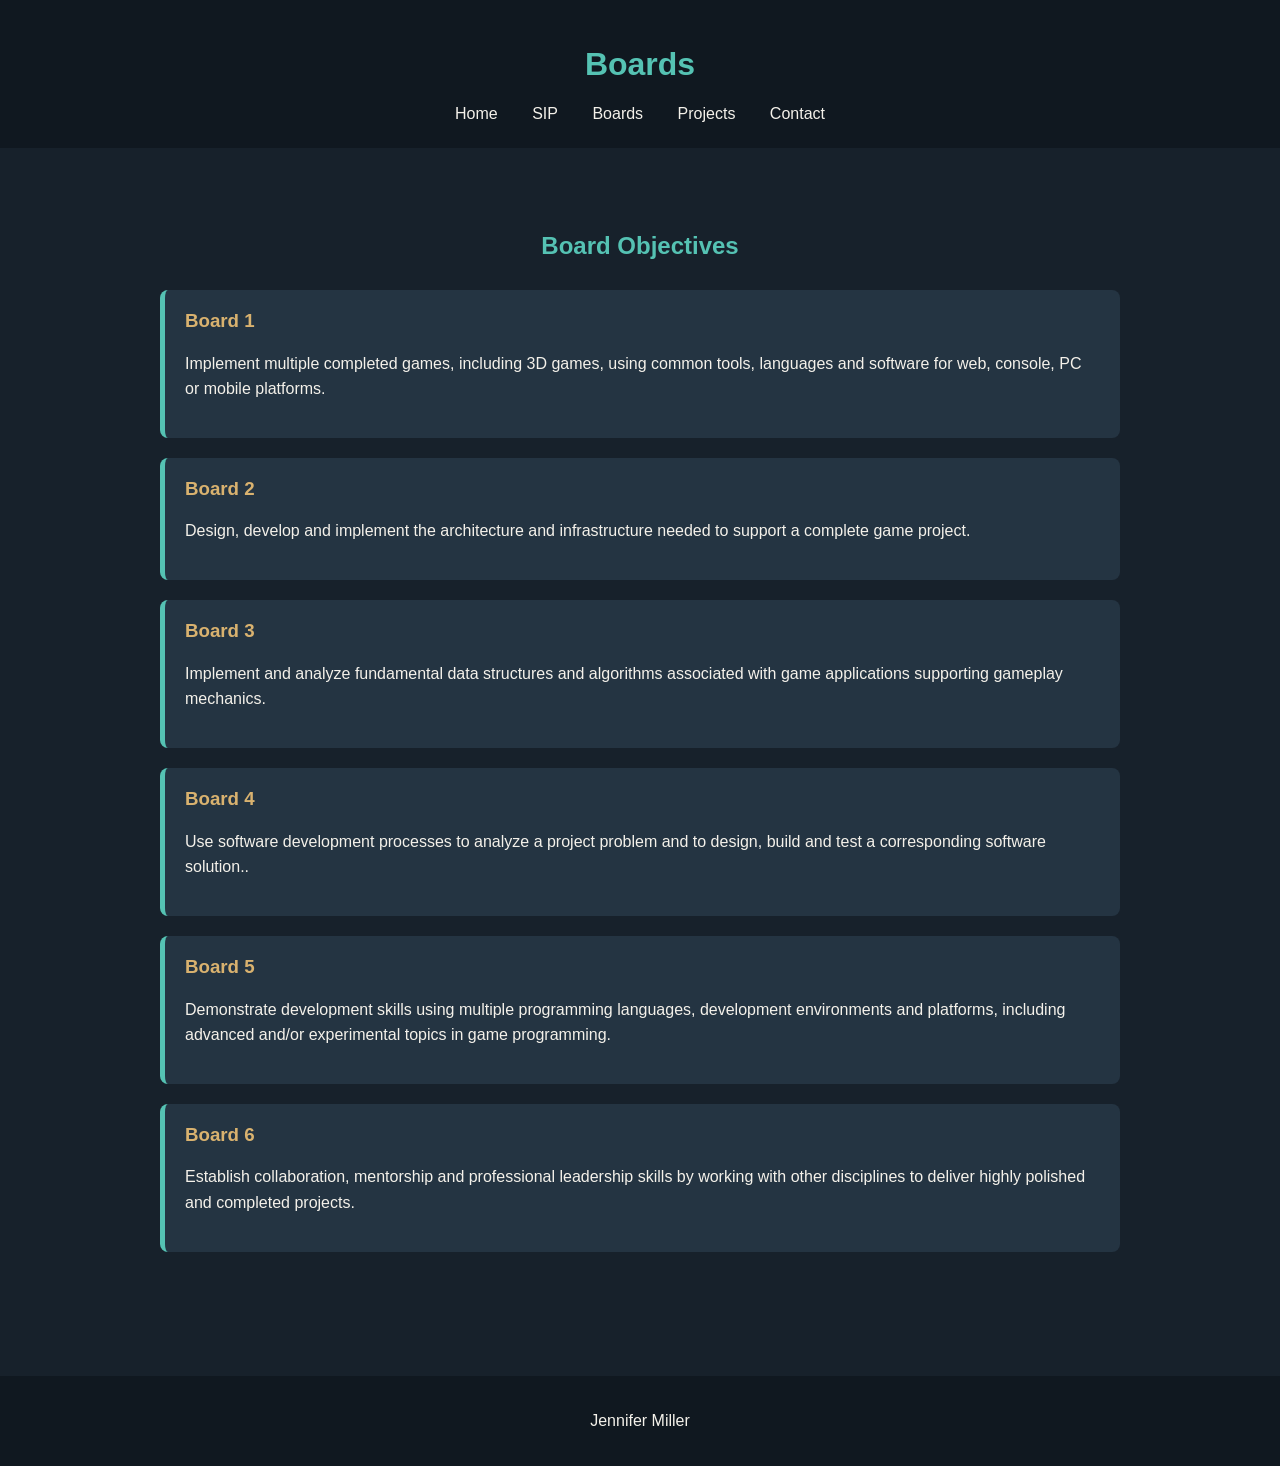
==== boards.html @ 07b8329a "Add files via upload" ====
<!DOCTYPE html>
    <html lang="en">
    <head>
        <meta charset="UTF-8">
        <meta name="viewport" content="width=device-width, initial-scale=1.0">
        <title>Boards</title>

        <!-- link js and css files -->
        <link rel="stylesheet" href="style.css">
        <script src="script.js"></script>
    </head>

    <body>
        <header>
            <h1>Boards</h1>

            <!-- Navigation links -->
            <nav>
                <a href="index.html">Home</a>
                <a href="SIP.html">SIP</a>
                <a href="boards.html">Boards</a>
                <a href="projects.html">Projects</a>
                <a href="contact.html">Contact</a>
            </nav>
        </header>

        <main>
            <div id="boardsObj">
                <h2>Board Objectives</h2>

                <div id="board1" class="board">
                    <h3>Board 1</h3>
                    <p>Implement multiple completed games, including 3D games, using common tools, languages and software for web, console, PC or mobile
                        platforms.</p>
                </div>

                <div id="board2" class="board">
                    <h3>Board 2</h3>
                    <p>Design, develop and implement the architecture and infrastructure needed to support a complete game project. </p>
                </div>

                <div id="board3" class="board">
                    <h3>Board 3</h3>
                    <p>Implement and analyze fundamental data structures and algorithms associated with game applications supporting gameplay mechanics.</p>
                </div>

                <div id="board4" class="board">
                    <h3>Board 4</h3>
                    <p>Use software development processes to analyze a project problem and to design, build and test a corresponding software solution..</p>
                </div>

                <div id="board5" class="board">
                    <h3>Board 5</h3>
                    <p>Demonstrate development skills using multiple programming languages, development environments and platforms, including advanced and/or
                        experimental topics in game programming.</p>
                </div>

                <div id="board6" class="board">
                    <h3>Board 6</h3>
                    <p>Establish collaboration, mentorship and professional leadership skills by working with other disciplines to deliver highly polished and completed
                        projects.</p>
                </div>            
            </div>      
        </main>

        <footer>
            <p>Jennifer Miller</p>
        </footer>
        
    </body>
</html>
---- style.css ----
/* ========================================================================== */ 
/* ========================     GEN CSS     ==================================*/
/* ==========================================================================*/ 

body 
{
    margin: 0;
    font-family: Arial, sans-serif;
    background-color: #17212B;
    color: #F4F1EA;
}

header 
{
    background-color: #101820;
    padding: 25px;
    text-align: center;
}

nav 
{
    margin-top: 15px;
}

nav a 
{
    color: #F4F1EA;
    text-decoration: none;
    margin: 0 15px;
}

nav a:hover 
{
    color: #55C2B3;
}

main 
{
    max-width: 1000px;
    margin: auto;
    padding: 40px 20px;
}

h1, h2 
{
    color: #55C2B3;
}

section 
{
    background-color: #243442;
    padding: 25px;
    margin-bottom: 25px;
    border-radius: 10px;
}

footer 
{
    background-color: #101820;
    text-align: center;
    padding: 20px;
    margin-top: 40px;
}


/* ========================================================================== */ 
/* ========================     INDEX CSS    ==================================*/
/* ========================================================================== */ 
#aboutMe
{
    background-color: #243442;
    border-left: 5px solid #55C2B3;
    max-width: 800px;
    margin: 40px auto;
    padding: 25px;
    border-radius: 8px;
}

#aboutMe h2
{
    color: #D9B26F;
    margin-top: 0;
}

#aboutMe p
{
    color: #F4F1EA;
    line-height: 1.6;
}





/* ========================================================================== */ 
/* ========================     BOARDS CSS    ==================================*/
/* ========================================================================== */ 
#boardsObj 
{
    max-width: 1000px;
    margin: 4px auto;
    padding: 20px;
}

#boardsObj > h2 
{
    text-align: center;
    margin-bottom: 30px;
}

.board 
{
    background-color: #243442;
    border-left: 5px solid #55C2B3;
    padding: 20px;
    margin-bottom: 20px;
    border-radius: 8px;
}

.board h3 
{
    color: #D9B26F;
    margin-top: 0;
}

.board p 
{
    line-height: 1.6;
    color: #F4F1EA;
}



/* ========================================================================== */ 
/*=============================      SIP CSS      ==========================  */
/* ========================================================================== */ 
.sipSection
{
    background-color: #243442;
    border-left: 5px solid #55C2B3;
    padding: 20px;
    margin: 20px auto;
    max-width: 1000px;
    border-radius: 8px;
}

.sipSection h2 
{
    color: #D9B26F;
    margin-top: 0;
}


/* ========================================================================== */ 
/* =======================      PROJECT CSS   =============================== */
/* ========================================================================== */ 
.project
{
    background-color: #243442;
    border-left: 5px solid #55C2B3;
    max-width: 900px;
    margin: 20px auto;
    padding: 25px;
    border-radius: 8px;
}

.project h3
{
    color: #D9B26F;
    margin-top: 0;
}

.project p
{
    color: #F4F1EA;
    line-height: 1.6;
}

.project a
{
   display: block;
    margin-top: 15px;
    color: #55C2B3;
    text-decoration: none;
}

.project a:hover
{
    color:  #8DE3D7;;
    text-decoration: underline;
}



/* ========================================================================== */ 
/* ========================     CONTACT CSS   =============================== */
/* ========================================================================== */ 
.contactSection a
{
    color: #55C2B3;
    text-decoration: none;
}

.contactSection a:hover
{
    color: #8DE3D7;
    text-decoration: underline;
}
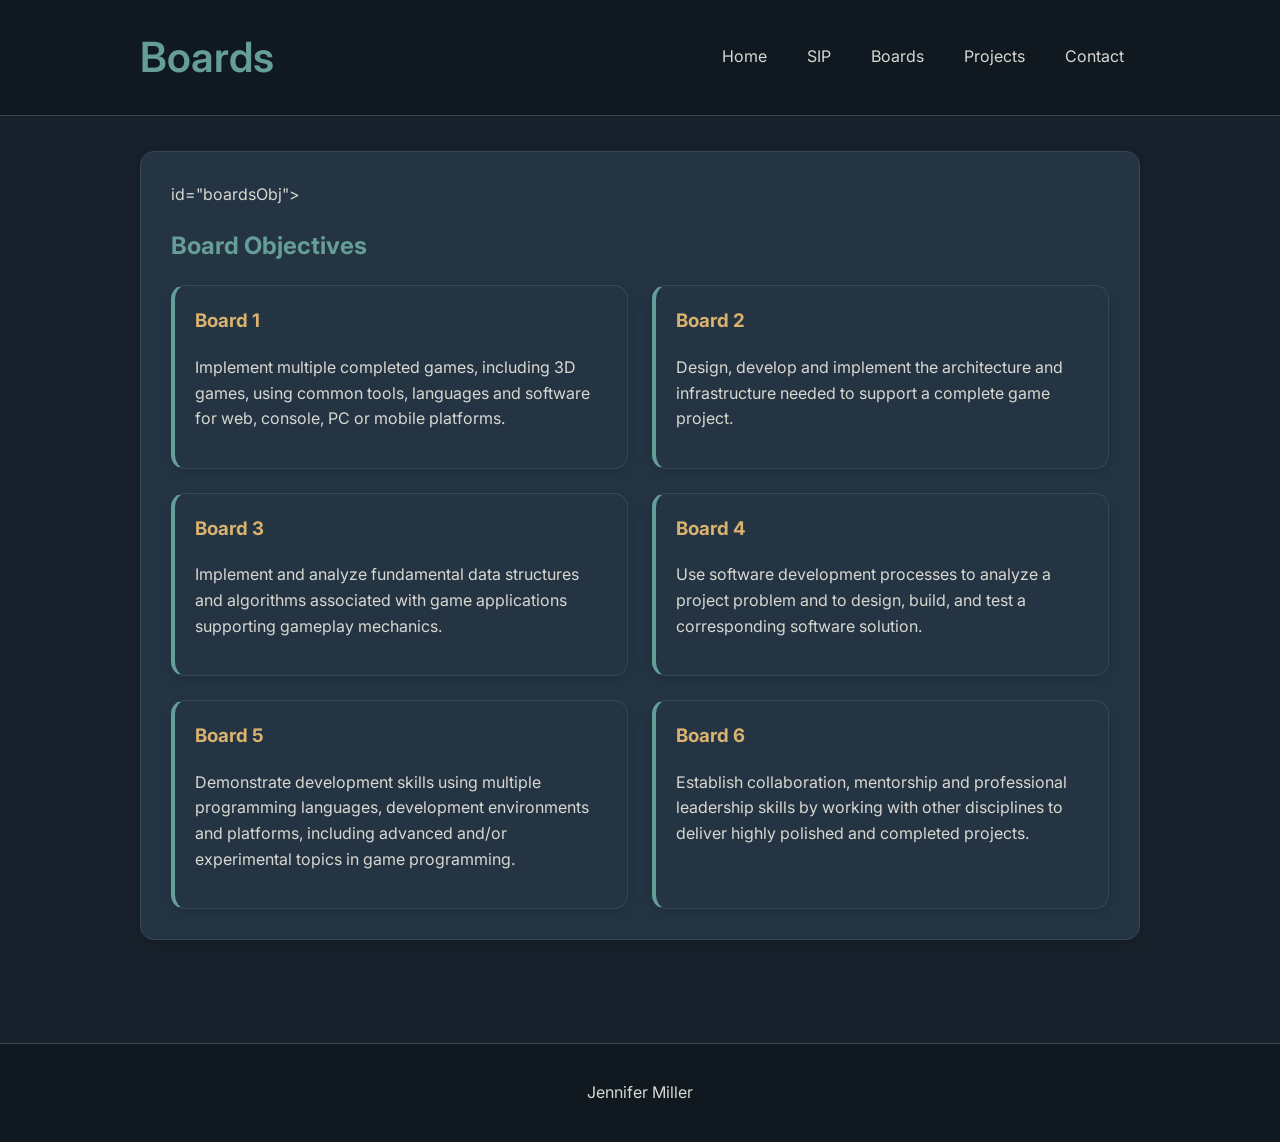
==== commit dbadcae0: "Add files via upload" ====
--- a/boards.html
+++ b/boards.html
@@ -4,6 +4,11 @@
         <meta charset="UTF-8">
         <meta name="viewport" content="width=device-width, initial-scale=1.0">
         <title>Boards</title>
+
+        <!-- Load the Inter font from Google Fonts -->
+        <link rel="preconnect" href="https://fonts.googleapis.com">
+        <link rel="preconnect" href="https://fonts.gstatic.com" crossorigin>
+        <link href="https://fonts.googleapis.com/css2?family=Inter:wght@400;500;600;700&display=swap" rel="stylesheet">
 
         <!-- link js and css files -->
         <link rel="stylesheet" href="style.css">
@@ -25,47 +30,54 @@
         </header>
 
         <main>
-            <div id="boardsObj">
+            <section> id="boardsObj">
                 <h2>Board Objectives</h2>
 
-                <div id="board1" class="board">
-                    <h3>Board 1</h3>
-                    <p>Implement multiple completed games, including 3D games, using common tools, languages and software for web, console, PC or mobile
-                        platforms.</p>
+                <div class="boardGrid">
+                    <article id="board1" class="board">
+                        <h3>Board 1</h3>
+                        <p>
+                            Implement multiple completed games, including 3D games, using common tools, languages and software for web, console, PC or mobile
+                            platforms.
+                        </p>
+                    </article>
+
+                    <article id="board2" class="board">
+                        <h3>Board 2</h3>
+                        <p>Design, develop and implement the architecture and infrastructure needed to support a complete game project. </p>
+                    </article>
+
+                    <article id="board3" class="board">
+                        <h3>Board 3</h3>
+                        <p>Implement and analyze fundamental data structures and algorithms associated with game applications supporting gameplay mechanics.</p>
+                    </article>
+
+                    <article id="board4" class="board">
+                        <h3>Board 4</h3>
+                        <p>Use software development processes to analyze a project problem and to design, build, and test a corresponding software solution.</p>
+                    </article>
+
+                    <article id="board5" class="board">
+                        <h3>Board 5</h3>
+                        <p>
+                            Demonstrate development skills using multiple programming languages, development environments and platforms, including advanced and/or
+                            experimental topics in game programming.
+                        </p>
+                    </article>
+
+                    <article id="board6" class="board">
+                        <h3>Board 6</h3>
+                        <p>
+                            Establish collaboration, mentorship and professional leadership skills by working with other disciplines to deliver highly polished and completed
+                            projects.
+                        </p>
+                    </article>
                 </div>
-
-                <div id="board2" class="board">
-                    <h3>Board 2</h3>
-                    <p>Design, develop and implement the architecture and infrastructure needed to support a complete game project. </p>
-                </div>
-
-                <div id="board3" class="board">
-                    <h3>Board 3</h3>
-                    <p>Implement and analyze fundamental data structures and algorithms associated with game applications supporting gameplay mechanics.</p>
-                </div>
-
-                <div id="board4" class="board">
-                    <h3>Board 4</h3>
-                    <p>Use software development processes to analyze a project problem and to design, build and test a corresponding software solution..</p>
-                </div>
-
-                <div id="board5" class="board">
-                    <h3>Board 5</h3>
-                    <p>Demonstrate development skills using multiple programming languages, development environments and platforms, including advanced and/or
-                        experimental topics in game programming.</p>
-                </div>
-
-                <div id="board6" class="board">
-                    <h3>Board 6</h3>
-                    <p>Establish collaboration, mentorship and professional leadership skills by working with other disciplines to deliver highly polished and completed
-                        projects.</p>
-                </div>            
-            </div>      
+            </section>      
         </main>
 
         <footer>
             <p>Jennifer Miller</p>
-        </footer>
-        
+        </footer>        
     </body>
 </html>
--- a/style.css
+++ b/style.css
@@ -1,65 +1,127 @@
 /* ========================================================================== */ 
 /* ========================     GEN CSS     ==================================*/
 /* ==========================================================================*/ 
+:root 
+{
+    --color-background: #17212B;
+    --color-header: #101820;
+    --color-card: #243442;
+    --color-teal: #659E98;
+    --color-teal-light: #8FB8B2;
+    --color-gold: #D9B26F;
+    --color-text: #D8D8D2;
+    --color-border: #354754;
+}
 
 body 
 {
     margin: 0;
-    font-family: Arial, sans-serif;
-    background-color: #17212B;
-    color: #F4F1EA;
-}
-
+    font-family: "Inter", sans-serif;
+    background-color: var(--color-background);
+    color: var(--color-text);
+    line-height: 1.6;
+}
+
+/* Header layout */
 header 
 {
-    background-color: #101820;
-    padding: 25px;
-    text-align: center;
-}
-
+    display: flex;
+    justify-content: space-between;
+    align-items: center;
+    gap: 24px;
+    background-color: var(--color-header);
+    padding: 24px max(20px, calc((100% - 1000px) / 2));
+    border-bottom: 1px solid var(--color-border);
+}
+
+/* Page title */
+header h1 
+{
+    margin: 0;
+    color: var(--color-teal);
+    font-size: clamp(1.8rem, 4vw, 2.6rem);
+    font-weight: 600;
+    text-align: left;
+}
+
+/* Navigation links */
 nav 
 {
-    margin-top: 15px;
+    display: flex;
+    justify-content: flex-end;
+    align-items: center;
+    flex-wrap: wrap;
+    gap: 8px;
+    margin-top: 0;
+}
+
+/* Stack the header on smaller screens */
+@media (max-width: 700px) 
+{
+    header 
+    {
+        flex-direction: column;
+        align-items: flex-start;
+        gap: 16px;
+    }
+
+    nav 
+    {
+        justify-content: flex-start;
+    }
 }
 
 nav a 
 {
-    color: #F4F1EA;
+    color: var(--color-text);
     text-decoration: none;
-    margin: 0 15px;
-}
-
-nav a:hover 
-{
-    color: #55C2B3;
+    padding: 9px 16px;
+    border-radius: 6px;
+    transition: background-color 0.2s ease, color 0.2s ease;
+}
+
+nav a:hover,
+nav a:focus-visible 
+{
+    color: var(--color-background);
+    background-color: var(--color-teal);
+    outline: none;
 }
 
 main 
 {
-    max-width: 1000px;
-    margin: auto;
-    padding: 40px 20px;
+    width: min(100% - 40px, 1000px);
+    margin: 0 auto;
+    padding: 35px 0;
 }
 
 h1, h2 
 {
-    color: #55C2B3;
+    color: var(--color-teal);
+}
+
+h3 
+{
+    color: var(--color-gold);
 }
 
 section 
 {
-    background-color: #243442;
-    padding: 25px;
-    margin-bottom: 25px;
-    border-radius: 10px;
+    background-color: var(--color-card);
+    padding: 30px;
+    margin-bottom: 28px;
+    border: 1px solid #354754;
+    border-radius: 14px;
+    box-shadow: 0 4px 12px rgba(0, 0, 0, 0.12);
 }
 
 footer 
 {
-    background-color: #101820;
+    background-color: var(--color-header);
     text-align: center;
     padding: 20px;
     margin-top: 40px;
+    border-top: 1px solid var(--color-border);
 }
 
 
@@ -68,141 +130,436 @@
 /* ========================================================================== */ 
 #aboutMe
 {
-    background-color: #243442;
-    border-left: 5px solid #55C2B3;
-    max-width: 800px;
-    margin: 40px auto;
-    padding: 25px;
-    border-radius: 8px;
+    box-sizing: border-box;
+    background-color: var(--color-card);
+    border: 1px solid var(--color-border);
+    border-left: 4px solid var(--color-teal);
+    max-width: 100%;
+    margin: 0 0 28px;
+    padding: 30px;
+    border-radius: 14px;
+    box-shadow: 0 4px 12px rgba(0, 0, 0, 0.12);
 }
 
 #aboutMe h2
 {
-    color: #D9B26F;
+    color: var(--color-gold);
     margin-top: 0;
 }
 
 #aboutMe p
+{
+    color: var(--color-text);
+    line-height: 1.6;
+}
+
+/* Featured Project section */
+#featuredProject 
+{
+    box-sizing: border-box;
+    background-color: var(--color-card);
+    border: 1px solid var(--color-border);
+    border-left: 4px solid var(--color-gold);
+    max-width: 100%;
+    margin: 0 0 28px;
+    padding: 30px;
+    border-radius: 14px;
+    box-shadow: 0 4px 12px rgba(0, 0, 0, 0.12);
+}
+
+#featuredProject h2 
+{
+    color: var(--color-gold);
+    margin-top: 0;
+}
+
+#featuredProject p 
+{
+    color: var(--color-text);
+    line-height: 1.6;
+}
+
+#featuredProject a 
+{
+display: inline-block;
+margin: 10px 15px 0 0;
+color: var(--color-teal-light);
+text-decoration: none;
+}
+
+
+
+
+/* ========================================================================== */ 
+/* ========================     BOARDS CSS    ==================================*/
+/* ========================================================================== */ 
+#boardsObj 
+{
+    max-width: 1000px;
+    margin: 4px auto;
+    padding: 0;
+}
+
+#boardsObj > h2 
+{
+    text-align: center;
+    margin-bottom: 30px;
+}
+
+/* Arrange the six board objectives in a two column grid */
+.boardGrid 
+{
+    display: grid;
+    grid-template-columns: repeat(2, minmax(0, 1fr));
+    gap: 24px;
+    align-items: stretch;
+}
+
+.board 
+{
+
+    box-sizing: border-box;
+    background-color: var(--color-card);
+    border: 1px solid var(--color-border);
+    border-left: 4px solid var(--color-teal);
+    padding: 20px;
+    margin: 0;
+    border-radius: 14px;
+    box-shadow: 0 4px 12px rgba(0, 0, 0, 0.12);
+    transition: transform 0.2s ease, box-shadow 0.2s ease;
+}
+
+.board:hover 
+{
+    transform: translateY(-3px);
+    box-shadow: 0 8px 20px rgba(0, 0, 0, 0.3);
+}
+
+.board h3 
+{
+    color: var(--color-gold);
+    margin-top: 0;
+}
+
+.board p 
+{
+    color: var(--color-text);
+    line-height: 1.6;
+}
+
+/* Use two columns on medium sized screens */
+@media (max-width: 800px) 
+{
+    .boardGrid 
+    {
+        grid-template-columns: repeat(2, minmax(0, 1fr));
+    }
+}
+
+/* Stack the objectives on small screens */
+@media (max-width: 500px) 
+{
+    .boardGrid 
+    {
+        grid-template-columns: 1fr;
+    }
+}
+
+
+
+/* ========================================================================== */ 
+/*=============================      SIP CSS      ==========================  */
+/* ========================================================================== */ 
+.sipSection 
+{
+    box-sizing: border-box;
+    background-color: var(--color-card);
+    border: 1px solid var(--color-border);
+    border-left: 4px solid var(--color-teal);
+    padding: 30px;
+    margin: 20px auto;
+    max-width: 1000px;
+    border-radius: 14px;
+    box-shadow: 0 4px 12px rgba(0, 0, 0, 0.12);
+}
+
+.sipSection h2 
+{
+    color: var(--color-gold);
+    margin-top: 0;
+}
+
+#allSIPWork > div 
+{
+    margin-top: 25px;
+}
+
+#allSIPWork h3 
+{
+    color: var(--color-gold);
+}
+
+/* Concept art gallery */
+#conceptArt 
+{
+    margin-top: 25px;
+}
+
+#conceptArt p 
+{
+    color: var(--color-text);
+    line-height: 1.6;
+    margin-bottom: 24px;
+}
+
+#conceptArt img 
+{
+    width: 100%;
+    height: 240px;
+    object-fit: cover;
+    display: block;
+    border: 1px solid var(--color-border);
+    border-radius: 10px;
+    transition: transform 0.2s ease;
+}
+
+#conceptArt img:hover 
+{
+    transform: scale(1.02);
+}
+
+/* Arrange images in a responsive grid */
+#conceptArt 
+{
+    display: grid;
+    grid-template-columns: repeat(3, minmax(0, 1fr));
+    gap: 20px;
+}
+
+#conceptArt h3,
+#conceptArt p 
+{
+    grid-column: 1 / -1;
+}
+
+#conceptArt p 
+{
+    margin-bottom: 0;
+}
+
+/* Use two columns on smaller screens */
+@media (max-width: 700px) 
+{
+    #conceptArt 
+    {
+        grid-template-columns: repeat(2, minmax(0, 1fr));
+        gap: 14px;
+    }
+
+    #conceptArt img 
+    {
+        height: 200px;
+    }
+}
+
+/* Use one column on very small screens */
+@media (max-width: 420px) 
+{
+    #conceptArt 
+    {
+        grid-template-columns: 1fr;
+    }
+
+    #conceptArt img 
+    {
+        height: auto;
+        max-height: 350px;
+        object-fit: contain;
+    }
+}
+
+
+/* ========================================================================== */ 
+/* =======================      PROJECT CSS   =============================== */
+/* ========================================================================== */ 
+.project 
+{
+    background-color: var(--color-card);
+    border: 1px solid var(--color-border);
+    border-left: 4px solid var(--color-teal);
+    max-width: 900px;
+    margin: 25px auto;
+    padding: 28px;
+    border-radius: 14px;
+    box-shadow: 0 4px 12px rgba(0, 0, 0, 0.12);
+    transition: transform 0.2s ease, box-shadow 0.2s ease;
+}
+
+.project:hover 
+{
+    transform: translateY(-3px);
+    box-shadow: 0 8px 20px rgba(0, 0, 0, 0.3);
+}
+
+#projectSection > h2 
+{
+    text-align: center;
+    margin-bottom: 30px;
+}
+
+.project h3
+{
+    color: var(--color-gold);
+    margin-top: 0;
+}
+
+.project p
 {
     color: #F4F1EA;
     line-height: 1.6;
 }
 
-
-
-
-
-/* ========================================================================== */ 
-/* ========================     BOARDS CSS    ==================================*/
-/* ========================================================================== */ 
-#boardsObj 
-{
-    max-width: 1000px;
-    margin: 4px auto;
-    padding: 20px;
-}
-
-#boardsObj > h2 
-{
-    text-align: center;
-    margin-bottom: 30px;
-}
-
-.board 
-{
-    background-color: #243442;
-    border-left: 5px solid #55C2B3;
-    padding: 20px;
-    margin-bottom: 20px;
-    border-radius: 8px;
-}
-
-.board h3 
-{
-    color: #D9B26F;
-    margin-top: 0;
-}
-
-.board p 
-{
-    line-height: 1.6;
-    color: #F4F1EA;
-}
-
-
-
-/* ========================================================================== */ 
-/*=============================      SIP CSS      ==========================  */
-/* ========================================================================== */ 
-.sipSection
-{
-    background-color: #243442;
-    border-left: 5px solid #55C2B3;
-    padding: 20px;
-    margin: 20px auto;
-    max-width: 1000px;
-    border-radius: 8px;
-}
-
-.sipSection h2 
-{
-    color: #D9B26F;
-    margin-top: 0;
-}
-
-
-/* ========================================================================== */ 
-/* =======================      PROJECT CSS   =============================== */
-/* ========================================================================== */ 
-.project
-{
-    background-color: #243442;
-    border-left: 5px solid #55C2B3;
-    max-width: 900px;
-    margin: 20px auto;
-    padding: 25px;
-    border-radius: 8px;
-}
-
-.project h3
-{
-    color: #D9B26F;
-    margin-top: 0;
-}
-
-.project p
-{
-    color: #F4F1EA;
-    line-height: 1.6;
-}
-
 .project a
 {
-   display: block;
+    display: block;
     margin-top: 15px;
-    color: #55C2B3;
+    color: var(--color-teal-light);
     text-decoration: none;
 }
 
-.project a:hover
-{
-    color:  #8DE3D7;;
+.project a:hover,
+.project a:focus-visible
+{
+    color: var(--color-gold);
     text-decoration: underline;
 }
 
-
+/* Projects page: two-column card layout */
+.projectGrid 
+{
+    display: grid;
+    grid-template-columns: repeat(2, minmax(0, 1fr));
+    gap: 24px;
+    align-items: stretch;
+}
+
+/* Let each project card fill its grid space */
+.projectGrid .project 
+{
+    box-sizing: border-box;
+    width: 100%;
+    max-width: none;
+    margin: 0;
+}
+
+/* Stack project cards on smaller screens */
+@media (max-width: 650px) 
+{
+    .projectGrid {
+        grid-template-columns: 1fr;
+    }
+}
 
 /* ========================================================================== */ 
 /* ========================     CONTACT CSS   =============================== */
 /* ========================================================================== */ 
-.contactSection a
-{
-    color: #55C2B3;
+.contactSection a 
+{
+    color: var(--color-teal-light);
     text-decoration: none;
-}
-
-.contactSection a:hover
-{
-    color: #8DE3D7;
+    transition: color 0.2s ease;
+}
+
+.contactSection a:hover,
+.contactSection a:focus-visible 
+{
+    color: var(--color-gold);
     text-decoration: underline;
+}
+
+.contactSection h2 
+{
+margin-top: 0;
+color: var(--color-gold);
+}
+
+.contactSection p 
+{
+color: var(--color-text);
+line-height: 1.6;
+}
+
+/* Contact form layout */
+#contactForm form 
+{
+    display: flex;
+    flex-direction: column;
+    gap: 10px;
+    margin-top: 24px;
+}
+
+/* Form labels */
+#contactForm label 
+{
+    color: var(--color-text);
+    font-weight: 500;
+    margin-top: 8px;
+}
+
+/* Text fields and message box */
+#contactForm input,
+#contactForm textarea 
+{
+    box-sizing: border-box;
+    width: 100%;
+    padding: 12px;
+    font: inherit;
+    color: var(--color-text);
+    background-color: var(--color-background);
+    border: 1px solid var(--color-border);
+    border-radius: 6px;
+}
+
+/* Highlight the field currently being used */
+#contactForm input:focus,
+#contactForm textarea:focus 
+{
+    outline: 2px solid var(--color-teal);
+    outline-offset: 2px;
+}
+
+/* Allow visitors to resize the message box vertically */
+#contactForm textarea 
+{
+    resize: vertical;
+    min-height: 120px;
+}
+
+/* Send button */
+#contactForm button 
+{
+    align-self: flex-start;
+    margin-top: 16px;
+    padding: 12px 22px;
+    font: inherit;
+    font-weight: 600;
+    color: var(--color-background);
+    background-color: var(--color-teal);
+    border: none;
+    border-radius: 6px;
+    cursor: pointer;
+    transition: background-color 0.2s ease;
+}
+
+/* Button hover and keyboard focus */
+#contactForm button:hover,
+#contactForm button:focus-visible 
+{
+    background-color: var(--color-teal-light);
+}
+
+#contactForm button:focus-visible 
+{
+    outline: 2px solid var(--color-gold);
+    outline-offset: 3px;
 }
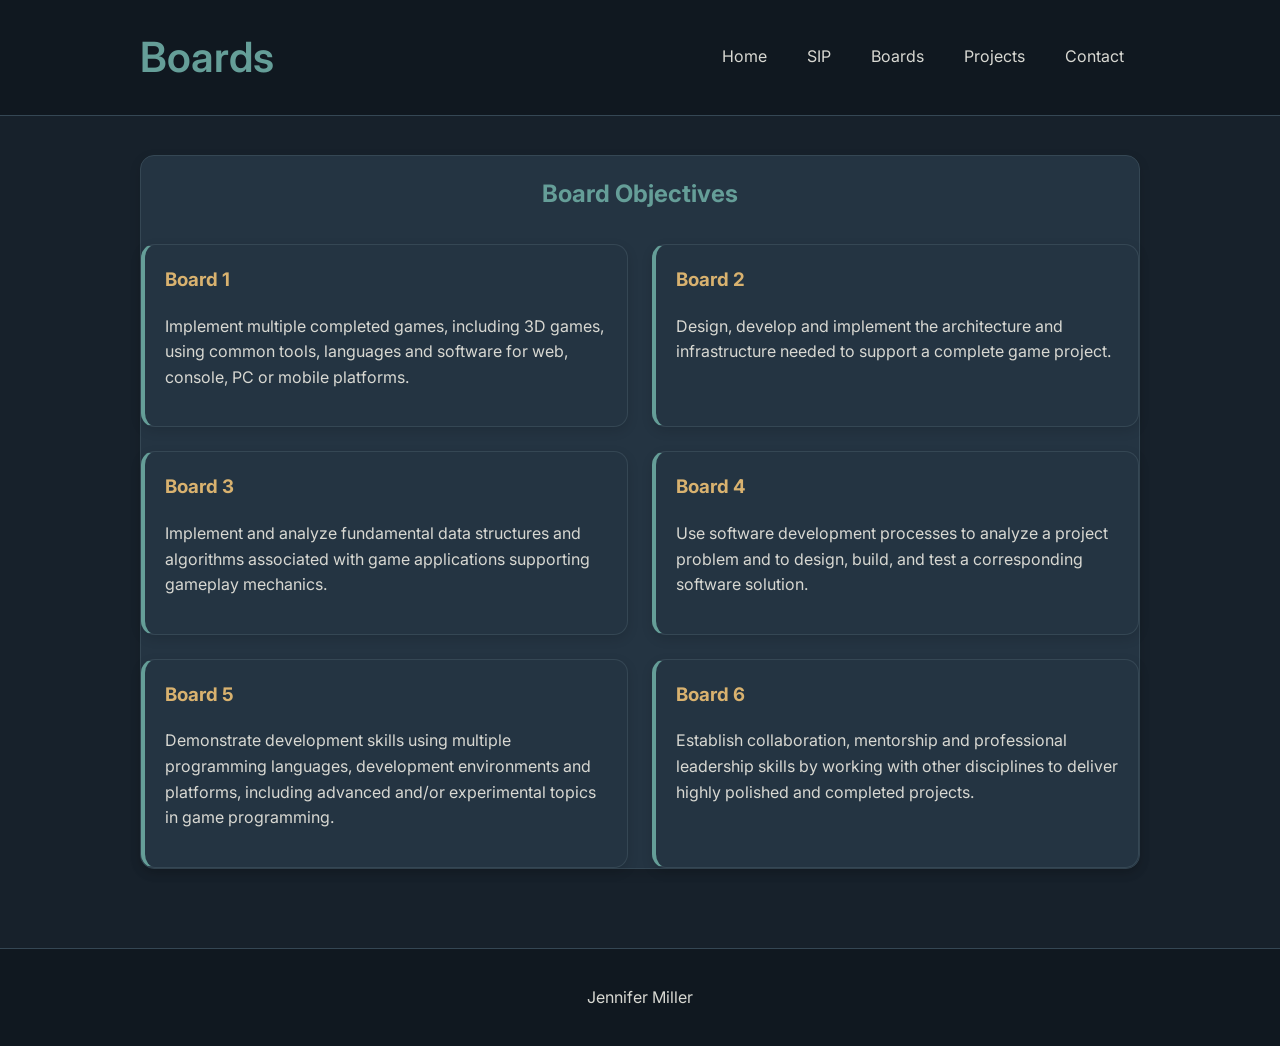
==== commit 7cc5e932: "Add files via upload" ====
--- a/boards.html
+++ b/boards.html
@@ -30,7 +30,7 @@
         </header>
 
         <main>
-            <section> id="boardsObj">
+            <section id="boardsObj">
                 <h2>Board Objectives</h2>
 
                 <div class="boardGrid">
